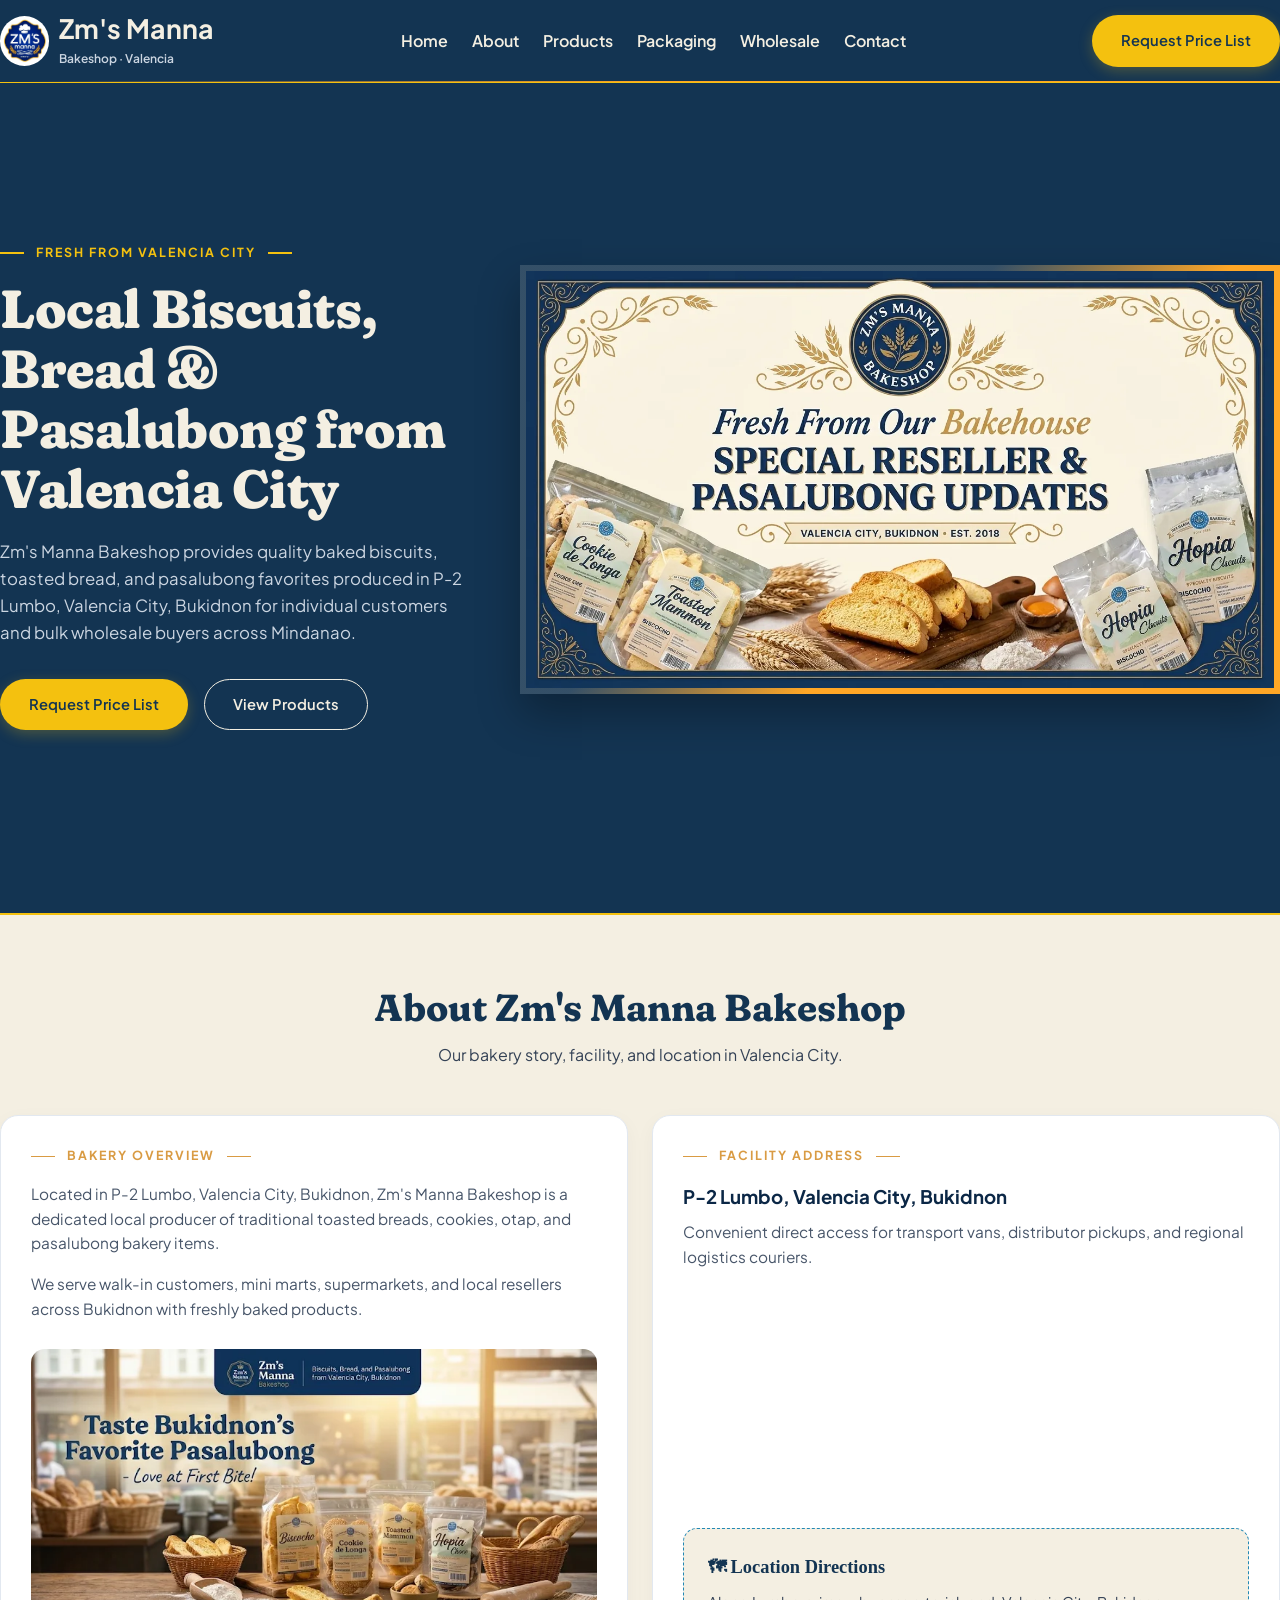
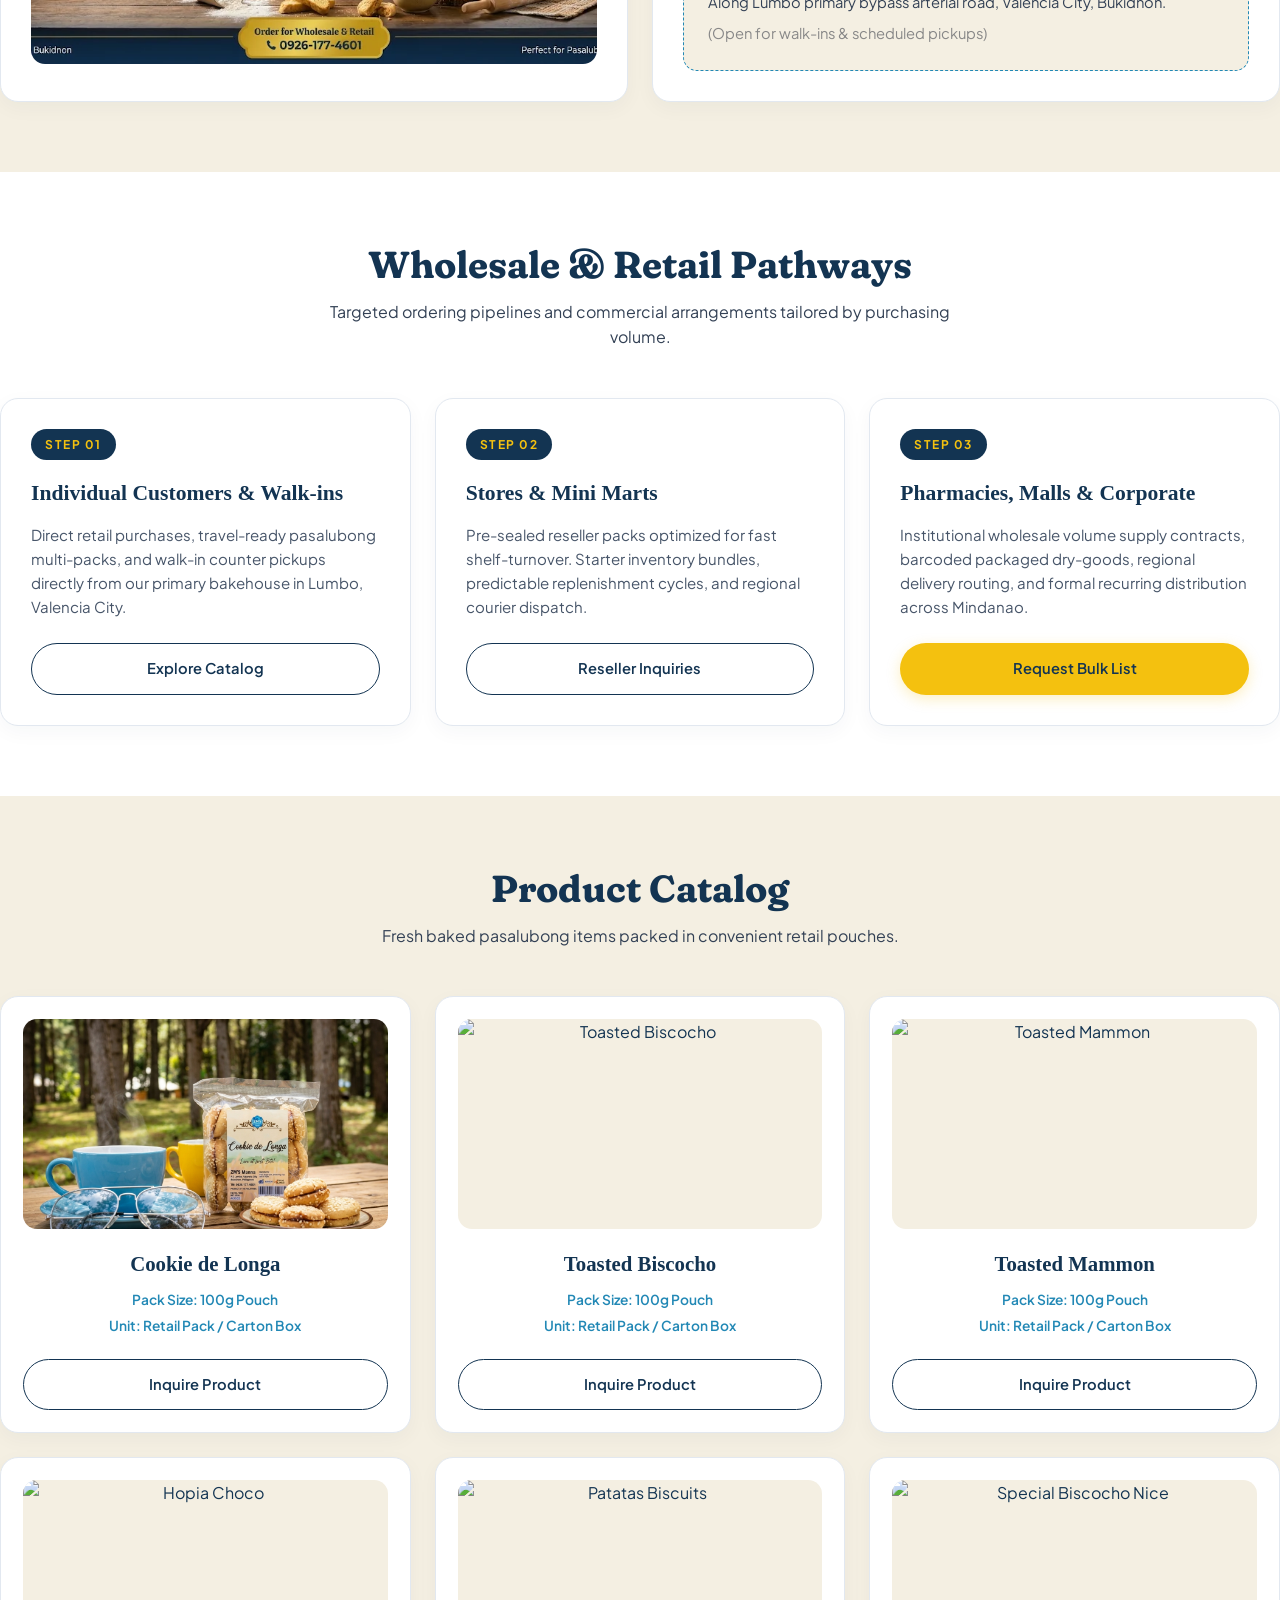
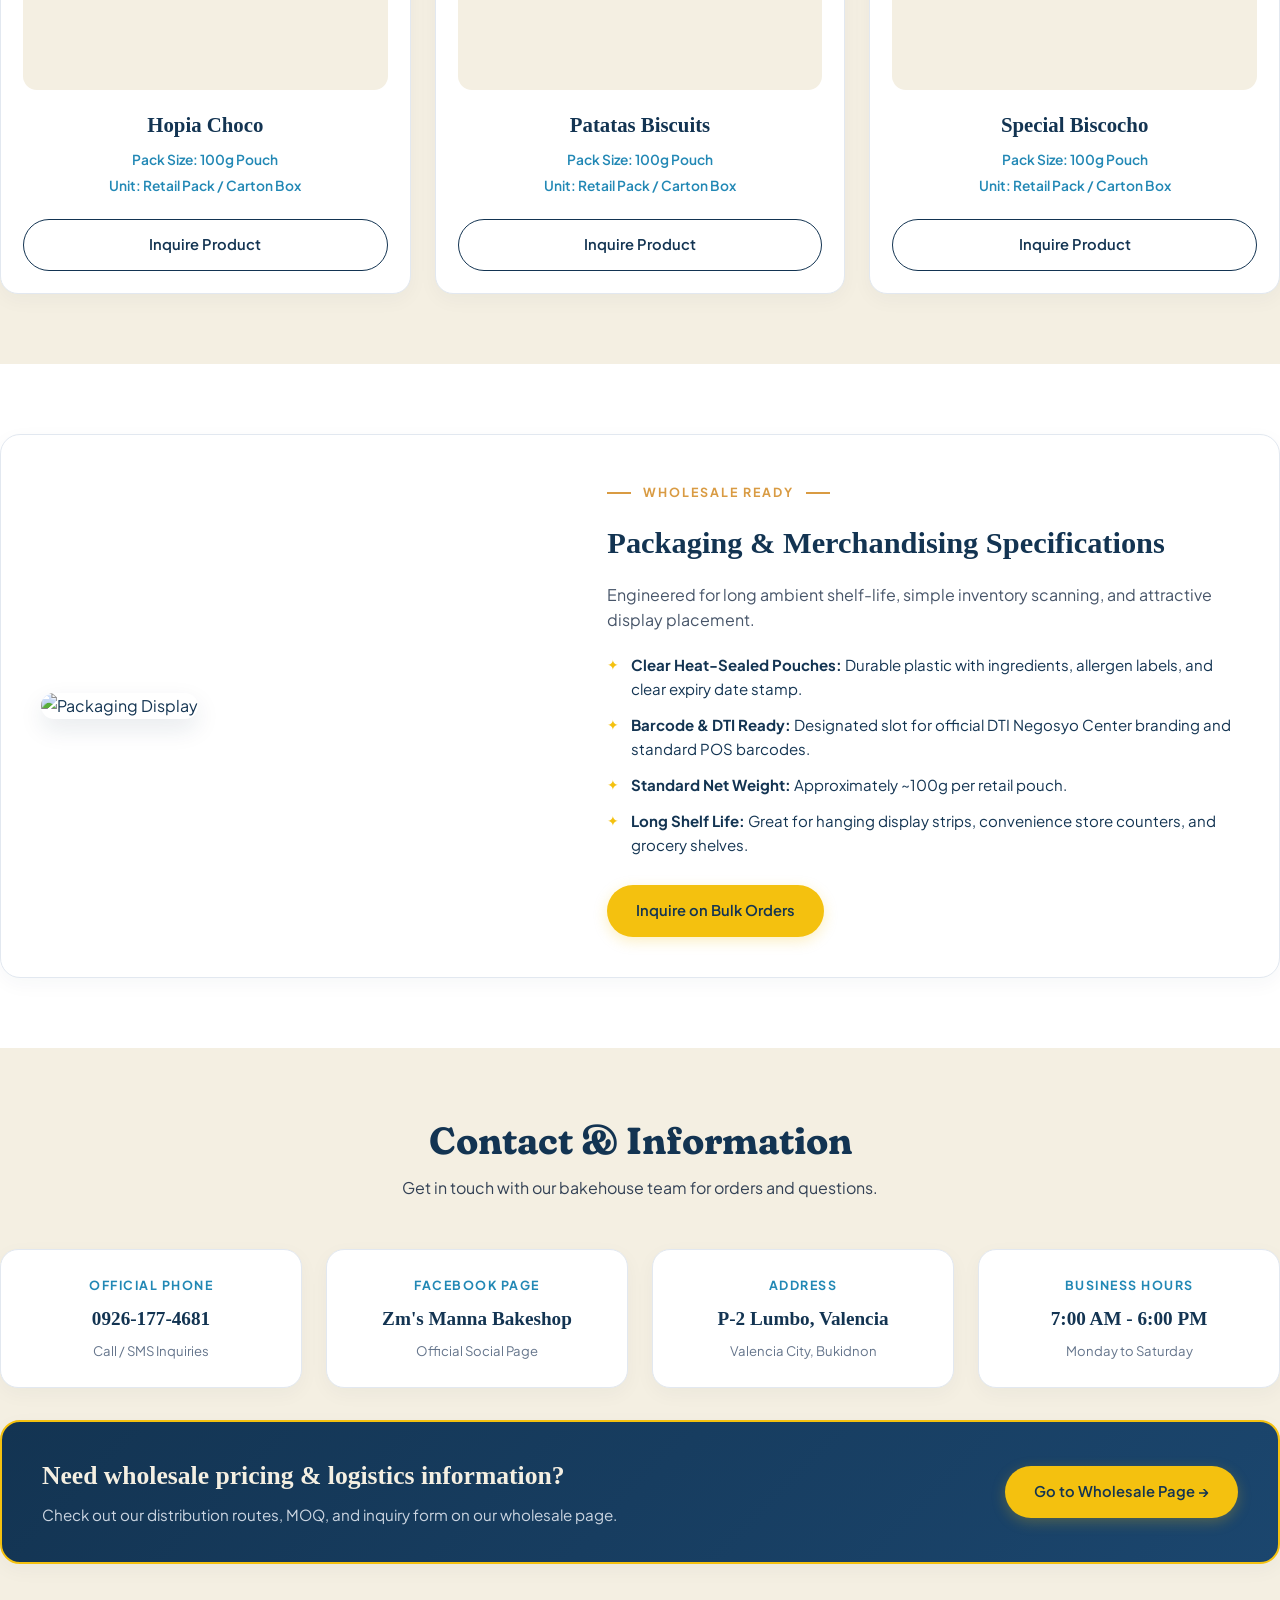
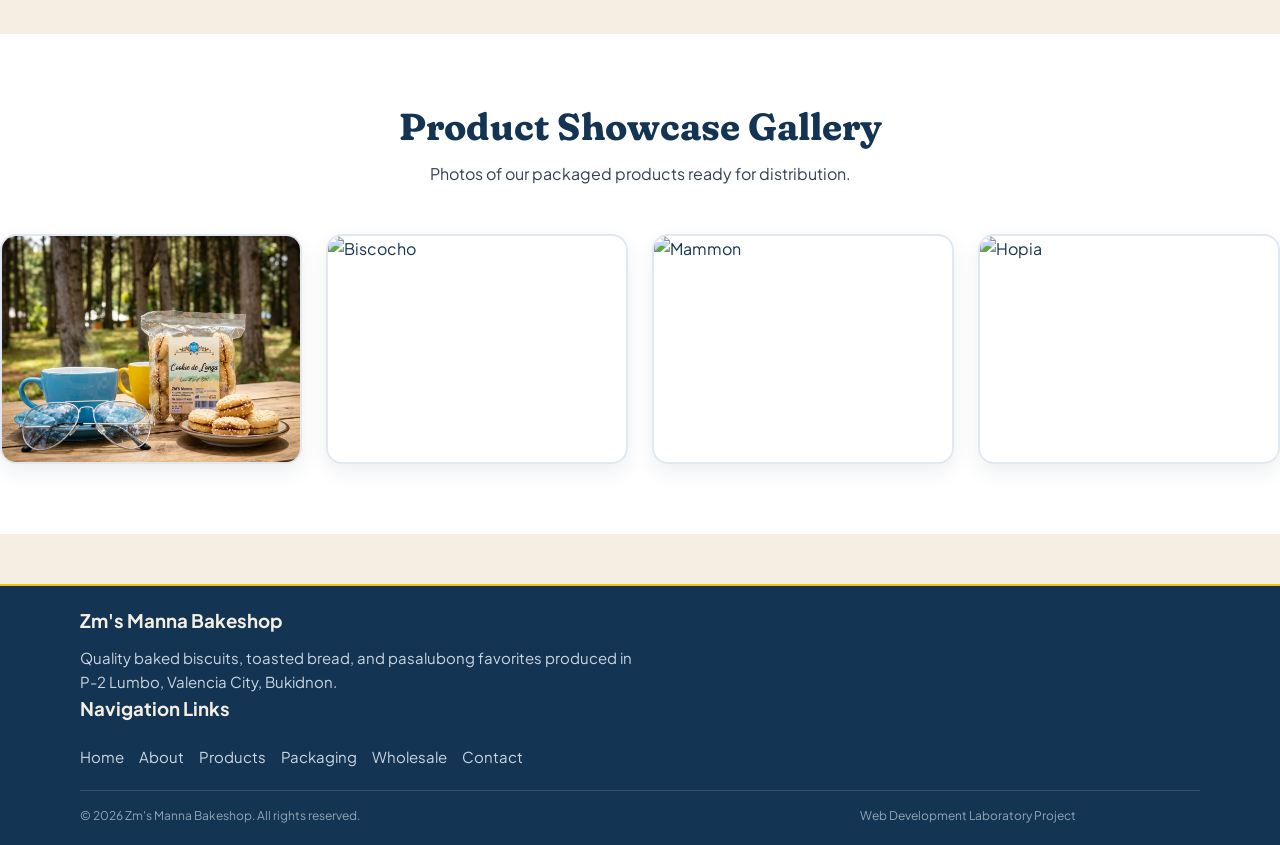
==== ZMs-Manna-partial-update/index.html @ 1a55bd7b "Add partial copy folder" ====
<!DOCTYPE html>
<html lang="en">
<head>
  <meta charset="UTF-8">
  <meta name="viewport" content="width=device-width, initial-scale=1.0">
  <title>Zm's Manna Bakeshop - Home</title>
  <link rel="icon" href="assets/favicon.ico">

  <!-- Simple CSS files -->
  <link rel="stylesheet" href="global.css">
  <link rel="stylesheet" href="header-footer.css">
  <link rel="stylesheet" href="home.css">
  <link rel="stylesheet" href="animation.css">
</head>
<body>

  <!-- ==========================================
       1. HEADER / NAVIGATION
       ========================================== -->

  <header>
    <div class="container header-row">
      <!-- Bakery Logo & Title -->
      <a href="index.html" class="logo">
        <img src="Assets\ZmsLogo.webp" alt="Zm's Logo">
        <div class="logo-text">
          <h2>Zm's Manna</h2>
          <small>Bakeshop · Valencia</small>
        </div>
      </a>

      <!-- Navigation links -->
      <nav>
        <ul>
          <li><a href="index.html" class="active">Home</a></li>
          <li><a href="#about">About</a></li>
          <li><a href="#products">Products</a></li>
          <li><a href="#packaging">Packaging</a></li>
          <li><a href="wholesale.html">Wholesale</a></li>
          <li><a href="#contact">Contact</a></li>
        </ul>
      </nav>

      <!-- Request Button -->

      <div>
        <a href="wholesale.html#inquiry-form" class="btn btn-blue">Request Price List</a>
      </div>
    </div>
    <div class="scroll-progress"></div>
  </header>

  <!-- ==========================================
       2. WELCOME / MAIN BANNER
       ========================================== -->
       
  <section class="section">
    <div class="container">
      <div class="banner">
        <!-- Banner Left text -->
        <div class="banner-text">
          <span class="tag">Fresh From Valencia City</span>
          <h1>Local Biscuits, Bread &amp; Pasalubong from Valencia City</h1>
          <p>
            Zm's Manna Bakeshop provides quality baked biscuits, toasted bread, and pasalubong favorites produced in P-2 Lumbo, Valencia City, Bukidnon for individual customers and bulk wholesale buyers across Mindanao.
          </p>
          <div class="banner-btns">
            <a href="wholesale.html#inquiry-form" class="btn btn-blue">Request Price List</a>
            <a href="#products" class="btn btn-white">View Products</a>
          </div>
        </div>

        <!-- Banner Right Image -->
        <div class="banner-image">
          <img src="Assets\how-we-bake.webp" alt="Fresh Bakery Products">
        </div>
      </div>
    </div>
  </section>

  <!-- ==========================================
       3. ABOUT THE BAKERY
       ========================================== -->

  <section id="about" class="section">
    <div class="container">
      <div class="section-header">
        <h2 class="section-title">About Zm's Manna Bakeshop</h2>
        <p class="section-desc">Our bakery story, facility, and location in Valencia City.</p>
      </div>

      <div class="row">
        <!-- Overview -->
        <div class="col-2">
          <div class="box">
            <span class="tag">Bakery Overview</span>
            <p class="about-desc">
              Located in P-2 Lumbo, Valencia City, Bukidnon, Zm's Manna Bakeshop is a dedicated local producer of traditional toasted breads, cookies, otap, and pasalubong bakery items.
            </p>
            <p class="about-desc">
              We serve walk-in customers, mini marts, supermarkets, and local resellers across Bukidnon with freshly baked products.
            </p>
            <div class="about-photo">
              <img src="Assets\promotion-wide.webp" alt="Bakery Production">
            </div>
          </div>
        </div>

        <!-- Location & Directions -->
        <div class="col-2">
          <div class="box">
            <span class="tag">Facility Address</span>
            <h3 style="color: #0b2746; margin-bottom: 8px;">P-2 Lumbo, Valencia City, Bukidnon</h3>
            <p class="about-desc">Convenient direct access for transport vans, distributor pickups, and regional logistics couriers.</p>
            
            <div class="map-box">
              <h4>&#128506; Location Directions</h4>
              <p>Along Lumbo primary bypass arterial road, Valencia City, Bukidnon.</p>
              <p style="margin-top: 8px; color: #888888;">(Open for walk-ins &amp; scheduled pickups)</p>
            </div>
          </div>
        </div>
      </div>
    </div>
  </section>

  <!-- ==========================================
       4. ORDER OPTIONS (PATHWAYS)
       ========================================== -->

  <section class="section">
    <div class="container">
      <div class="section-header">
        <h2 class="section-title">Wholesale &amp; Retail Pathways</h2>
        <p class="section-desc">Targeted ordering pipelines and commercial arrangements tailored by purchasing volume.</p>
      </div>

      <div class="row">
        <!-- Option 1 -->
        <div class="col-3">
          <div class="box">
            <span class="step-badge">STEP 01</span>
            <h3 class="pathway-title">Individual Customers &amp; Walk-ins</h3>
            <p class="pathway-desc">Direct retail purchases, travel-ready pasalubong multi-packs, and walk-in counter pickups directly from our primary bakehouse in Lumbo, Valencia City.</p>
            <a href="#products" class="btn btn-white btn-block">Explore Catalog</a>
          </div>
        </div>

        <!-- Option 2 -->
        <div class="col-3">
          <div class="box">
            <span class="step-badge">STEP 02</span>
            <h3 class="pathway-title">Stores &amp; Mini Marts</h3>
            <p class="pathway-desc">Pre-sealed reseller packs optimized for fast shelf-turnover. Starter inventory bundles, predictable replenishment cycles, and regional courier dispatch.</p>
            <a href="wholesale.html#inquiry-form" class="btn btn-white btn-block">Reseller Inquiries</a>
          </div>
        </div>

        <!-- Option 3 -->
        <div class="col-3">
          <div class="box">
            <span class="step-badge">STEP 03</span>
            <h3 class="pathway-title">Pharmacies, Malls &amp; Corporate</h3>
            <p class="pathway-desc">Institutional wholesale volume supply contracts, barcoded packaged dry-goods, regional delivery routing, and formal recurring distribution across Mindanao.</p>
            <a href="wholesale.html#inquiry-form" class="btn btn-blue btn-block">Request Bulk List</a>
          </div>
        </div>
      </div>
    </div>
  </section>

  <!-- ==========================================
       5. PRODUCT CATALOG
       ========================================== -->

  <section id="products" class="section">
    <div class="container">
      <div class="section-header">
        <h2 class="section-title">Product Catalog</h2>
        <p class="section-desc">Fresh baked pasalubong items packed in convenient retail pouches.</p>
      </div>

      <div class="row">
        <!-- Product 1 -->
        <div class="col-3">
          <div class="box product-box">
            <div class="product-img">
              <img src="Assets\Cookie-de-longga.jpeg" alt="Cookie de Longa">
            </div>
            <h3 class="product-name">Cookie de Longa</h3>
            <div class="product-info">Pack Size: 100g Pouch</div>
            <div class="product-info">Unit: Retail Pack / Carton Box</div>
            <a href="wholesale.html#inquiry-form" class="btn btn-white btn-block">Inquire Product</a>
          </div>
        </div>

        <!-- Product 2 -->
        <div class="col-3">
          <div class="box product-box">
            <div class="product-img">
              <img src="assets/Biscocho2.webp" alt="Toasted Biscocho">
            </div>
            <h3 class="product-name">Toasted Biscocho</h3>
            <div class="product-info">Pack Size: 100g Pouch</div>
            <div class="product-info">Unit: Retail Pack / Carton Box</div>
            <a href="wholesale.html#inquiry-form" class="btn btn-white btn-block">Inquire Product</a>
          </div>
        </div>

        <!-- Product 3 -->
        <div class="col-3">
          <div class="box product-box">
            <div class="product-img">
              <img src="assets/Mammon.webp" alt="Toasted Mammon">
            </div>
            <h3 class="product-name">Toasted Mammon</h3>
            <div class="product-info">Pack Size: 100g Pouch</div>
            <div class="product-info">Unit: Retail Pack / Carton Box</div>
            <a href="wholesale.html#inquiry-form" class="btn btn-white btn-block">Inquire Product</a>
          </div>
        </div>

        <!-- Product 4 -->
        <div class="col-3">
          <div class="box product-box">
            <div class="product-img">
              <img src="assets/Hopia.webp" alt="Hopia Choco">
            </div>
            <h3 class="product-name">Hopia Choco</h3>
            <div class="product-info">Pack Size: 100g Pouch</div>
            <div class="product-info">Unit: Retail Pack / Carton Box</div>
            <a href="wholesale.html#inquiry-form" class="btn btn-white btn-block">Inquire Product</a>
          </div>
        </div>

        <!-- Product 5 -->
        <div class="col-3">
          <div class="box product-box">
            <div class="product-img">
              <img src="assets/Patatas.webp" alt="Patatas Biscuits">
            </div>
            <h3 class="product-name">Patatas Biscuits</h3>
            <div class="product-info">Pack Size: 100g Pouch</div>
            <div class="product-info">Unit: Retail Pack / Carton Box</div>
            <a href="wholesale.html#inquiry-form" class="btn btn-white btn-block">Inquire Product</a>
          </div>
        </div>

        <!-- Product 6 -->
        <div class="col-3">
          <div class="box product-box">
            <div class="product-img">
              <img src="assets/Biscocho.webp" alt="Special Biscocho Nice">
            </div>
            <h3 class="product-name">Special Biscocho</h3>
            <div class="product-info">Pack Size: 100g Pouch</div>
            <div class="product-info">Unit: Retail Pack / Carton Box</div>
            <a href="wholesale.html#inquiry-form" class="btn btn-white btn-block">Inquire Product</a>
          </div>
        </div>
      </div>
    </div>
  </section>

  <!-- ==========================================
       6. PACKAGING SPECIFICATIONS
       ========================================== -->

  <section id="packaging" class="section">
    <div class="container">
      <div class="box packaging-box">
        <div class="packaging-photo">
          <img src="assets/ad.webp" alt="Packaging Display">
        </div>

        <div class="packaging-details">
          <span class="tag">Wholesale Ready</span>
          <h3>Packaging &amp; Merchandising Specifications</h3>
          <p>Engineered for long ambient shelf-life, simple inventory scanning, and attractive display placement.</p>

          <ul class="packaging-list">
            <li><strong>Clear Heat-Sealed Pouches:</strong> Durable plastic with ingredients, allergen labels, and clear expiry date stamp.</li>
            <li><strong>Barcode &amp; DTI Ready:</strong> Designated slot for official DTI Negosyo Center branding and standard POS barcodes.</li>
            <li><strong>Standard Net Weight:</strong> Approximately ~100g per retail pouch.</li>
            <li><strong>Long Shelf Life:</strong> Great for hanging display strips, convenience store counters, and grocery shelves.</li>
          </ul>

          <a href="wholesale.html#inquiry-form" class="btn btn-blue">Inquire on Bulk Orders</a>
        </div>
      </div>
    </div>
  </section>

  <!-- ==========================================
       7. CONTACT INFORMATION
       ========================================== -->

  <section id="contact" class="section">
    <div class="container">
      <div class="section-header">
        <h2 class="section-title">Contact &amp; Information</h2>
        <p class="section-desc">Get in touch with our bakehouse team for orders and questions.</p>
      </div>

      <div class="row">
        <div class="col-4">
          <div class="box contact-item">
            <h5>Official Phone</h5>
            <p>0926-177-4681</p>
            <small>Call / SMS Inquiries</small>
          </div>
        </div>

        <div class="col-4">
          <div class="box contact-item">
            <h5>Facebook Page</h5>
            <p>Zm's Manna Bakeshop</p>
            <small>Official Social Page</small>
          </div>
        </div>

        <div class="col-4">
          <div class="box contact-item">
            <h5>Address</h5>
            <p>P-2 Lumbo, Valencia</p>
            <small>Valencia City, Bukidnon</small>
          </div>
        </div>

        <div class="col-4">
          <div class="box contact-item">
            <h5>Business Hours</h5>
            <p>7:00 AM - 6:00 PM</p>
            <small>Monday to Saturday</small>
          </div>
        </div>
      </div>

      <!-- Quick Link to Wholesale -->
      <div class="box cta-box">
        <div>
          <h3>Need wholesale pricing &amp; logistics information?</h3>
          <p>Check out our distribution routes, MOQ, and inquiry form on our wholesale page.</p>
        </div>
        <a href="wholesale.html" class="btn btn-blue">Go to Wholesale Page &rarr;</a>
      </div>
    </div>
  </section>

  <!-- ==========================================
       8. PHOTO GALLERY
       ========================================== -->

  <section class="section">
    <div class="container">
      <div class="section-header">
        <h2 class="section-title">Product Showcase Gallery</h2>
        <p class="section-desc">Photos of our packaged products ready for distribution.</p>
      </div>

      <div class="row">
        <div class="col-4">
          <div class="gallery-img">
            <img src="Assets\Cookie-de-longga.jpeg" alt="Cookie de Longa">
          </div>
        </div>
        <div class="col-4">
          <div class="gallery-img">
            <img src="assets/Biscocho.webp" alt="Biscocho">
          </div>
        </div>
        <div class="col-4">
          <div class="gallery-img">
            <img src="assets/Mammon.webp" alt="Mammon">
          </div>
        </div>
        <div class="col-4">
          <div class="gallery-img">
            <img src="assets/Hopia.webp" alt="Hopia">
          </div>
        </div>
      </div>
    </div>
  </section>

  <!-- ==========================================
       9. FOOTER
       ========================================== -->

  <footer>
    <div class="container">
      <div class="footer-top">
        <div class="footer-info">
          <h3>Zm's Manna Bakeshop</h3>
          <p>
            Quality baked biscuits, toasted bread, and pasalubong favorites produced in P-2 Lumbo, Valencia City, Bukidnon.
          </p>
        </div>

        <div class="footer-links">
          <h3>Navigation Links</h3>
          <ul>
            <li><a href="index.html">Home</a></li>
            <li><a href="#about">About</a></li>
            <li><a href="#products">Products</a></li>
            <li><a href="#packaging">Packaging</a></li>
            <li><a href="wholesale.html">Wholesale</a></li>
            <li><a href="#contact">Contact</a></li>
          </ul>
        </div>
      </div>

      <div class="footer-bottom">
        <p>&copy; 2026 Zm's Manna Bakeshop. All rights reserved.</p>
        <p>Web Development Laboratory Project</p>
      </div>
    </div>
  </footer>

</body>
</html>
---- ZMs-Manna-partial-update/global.css ----
/* =========================================================
   STYLE.CSS - Base & Common Styles
   For: Web Development Laboratory (ZM's Manna Bakeshop)
   ========================================================= */

@import url('https://fonts.googleapis.com/css2?family=Fraunces:ital,opsz,SOFT,WONK,wght@0,9..144,100,1,600..800;1,9..144,100,1,600..800&family=Plus+Jakarta+Sans:wght@400;500;600;700&display=swap');

* {
  margin: 0;
  padding: 0;
  box-sizing: border-box;
}

html {
  scroll-behavior: smooth;
  scroll-padding-top: 80px
}

body {
  background-color: #F4EFE2;
  color: #133452;
  font-family: 'Plus Jakarta Sans', -apple-system, BlinkMacSystemFont, sans-serif;
  line-height: 1.6;
  margin: 0;
  padding: 0;
}

/* ==========================================
   1. LAYOUT & GRID SYSTEM
   ========================================== */

.section {
  padding: 70px 0;
}

.section:nth-of-type(odd) {
  background-color: #FFFFFF;
}

.section .container {
  width: 100%;
  max-width: 1750px;
  margin: 0 auto;
}

.row {
  display: grid;
  grid-template-columns: repeat(12, 1fr);
  gap: 24px;
}

.col-2 {
  grid-column: span 6;
}

.col-3 {
  grid-column: span 4;
}

.col-4 {
  grid-column: span 3;
}

/* ==========================================
   2. TYPOGRAPHY & SECTION HEADERS
   ========================================== */
.section-header {
  text-align: center;
  max-width: 650px;
  margin: 0 auto 48px auto;
}

.section-title {
  font-family: 'Fraunces', Georgia, serif;
  font-variation-settings: "SOFT" 100, "WONK" 1;
  font-size: 2.35rem;
  font-weight: 700;
  color: #133452;
  margin: 0 0 12px 0;
  line-height: 1.2;
}

.section-desc {
  font-size: 1rem;
  color: #334155;
  margin: 0;
}

/* Editorial Tag with Decorative Lines */
.tag {
  display: inline-flex;
  align-items: center;
  gap: 12px;
  font-size: 0.78rem;
  font-weight: 700;
  text-transform: uppercase;
  letter-spacing: 2px;
  color: #D99B43;
  margin-bottom: 16px;
}

.tag::before,
.tag::after {
  content: '';
  display: inline-block;
  width: 24px;
  height: 1.5px;
  background-color: #D99B43;
}

/* ==========================================
   3. PILL BUTTONS (Blue & Yellow Theme)
   ========================================== */
.btn {
  display: inline-flex;
  align-items: center;
  justify-content: center;
  gap: 8px;
  padding: 13px 28px;
  border-radius: 50px;
  font-size: 0.92rem;
  font-weight: 600;
  text-decoration: none;
  cursor: pointer;
  transition: all 0.25s ease;
  border: 1.5px solid transparent;
}

.section .btn-blue {
  background-color: #F4C10F; /* Vibrant Yellow */
  color: #133452; /* Deep Navy */
  box-shadow: 0 4px 14px rgba(244, 193, 15, 0.25);
}

.section .btn-blue:hover {
  background-color: #dcb00d;
  color: #133452;
  transform: translateY(-2px);
}

.section .btn-white {
  background-color: transparent;
  color: #133452;
  border: 1.5px solid #133452;
}

.section .btn-white:hover {
  background-color: #133452;
  color: #F4EFE2;
  transform: translateY(-2px);
}

.section .btn-block {
  display: flex;
  width: 100%;
  box-sizing: border-box;
  margin-top: auto;
}

/* ==========================================
   4. CARDS & BOXES
   ========================================== */
.box {
  background-color: #FFFFFF;
  border: 1px solid #E2E8F0;
  border-radius: 18px;
  padding: 30px;
  height: 100%;
  box-sizing: border-box;
  display: flex;
  flex-direction: column;
  box-shadow: 0 6px 20px rgba(19, 52, 82, 0.04);
  transition: transform 0.25s ease, box-shadow 0.25s ease, border-color 0.25s ease;
}

.box:hover {
  transform: translateY(-4px);
  box-shadow: 0 14px 28px rgba(19, 52, 82, 0.09);
  border-color: #F4C10F;
}

.step-badge {
  display: inline-block;
  align-self: flex-start;
  background-color: #133452;
  color: #F4C10F;
  font-size: 0.75rem;
  font-weight: 700;
  letter-spacing: 1.5px;
  padding: 6px 14px;
  border-radius: 50px;
  margin-bottom: 16px;
}

.pathway-title {
  font-family: 'Playfair Display', Georgia, serif;
  font-size: 1.35rem;
  color: #133452;
  margin: 0 0 12px 0;
}

.pathway-desc {
  font-size: 0.94rem;
  color: #475569;
  margin: 0 0 24px 0;
}

/* ==========================================
   5. PRODUCT CATALOG CARDS
   ========================================== */
.product-box {
  padding: 22px;
  text-align: center;
}

.product-img {
  width: 100%;
  height: 210px;
  background-color: #F4EFE2;
  border-radius: 14px;
  overflow: hidden;
  margin-bottom: 18px;
  display: flex;
  align-items: center;
  justify-content: center;
}

.product-img img {
  width: 100%;
  height: 100%;
  object-fit: cover;
  transition: transform 0.35s ease;
}

.product-box:hover .product-img img {
  transform: scale(1.06);
}

.product-name {
  font-family: 'Playfair Display', Georgia, serif;
  font-size: 1.3rem;
  color: #133452;
  margin: 0 0 8px 0;
}

.product-info {
  font-size: 0.86rem;
  color: #2288B5; /* Sky Blue accent */
  font-weight: 600;
  margin-bottom: 4px;
}

.product-box .btn {
  margin-top: 18px;
}

/* ==========================================
   6. PACKAGING SPECIFICATIONS
   ========================================== */
.packaging-box {
  display: grid;
  grid-template-columns: 1fr 1.2fr;
  gap: 40px;
  align-items: center;
  padding: 40px;
  background-color: #FFFFFF;
  border-radius: 20px;
  border: 1px solid #E2E8F0;
}

.packaging-photo img {
  width: 100%;
  border-radius: 16px;
  object-fit: cover;
  box-shadow: 0 10px 24px rgba(19, 52, 82, 0.1);
}

.packaging-details h3 {
  font-family: 'Playfair Display', Georgia, serif;
  font-size: 1.9rem;
  color: #133452;
  margin: 0 0 14px 0;
}

.packaging-details p {
  color: #475569;
  margin: 0 0 20px 0;
}

.packaging-list {
  list-style: none;
  padding: 0;
  margin: 0 0 28px 0;
}

.packaging-list li {
  position: relative;
  padding-left: 24px;
  margin-bottom: 12px;
  font-size: 0.94rem;
  color: #133452;
}

.packaging-list li::before {
  content: '✦';
  position: absolute;
  left: 0;
  color: #F4C10F; /* Vibrant Yellow Accent */
  font-size: 0.9rem;
}

/* ==========================================
   7. ABOUT & LOCATION
   ========================================== */
.about-desc {
  font-size: 0.96rem;
  color: #475569;
  margin: 0 0 16px 0;
}

.about-photo {
  margin-top: auto;
  padding-top: 12px;
}

.about-photo img {
  width: 100%;
  height: 315px;
  object-fit: cover;
  border-radius: 14px;
}

.map-box {
  margin-top: auto;
  background-color: #F4EFE2;
  border: 1px dashed #2288B5;
  border-radius: 14px;
  padding: 24px;
}

.map-box h4 {
  font-family: 'Playfair Display', Georgia, serif;
  color: #133452;
  margin: 0 0 8px 0;
  font-size: 1.15rem;
}

.map-box p {
  margin: 0;
  font-size: 0.92rem;
  color: #334155;
}

/* ==========================================
   8. CONTACT & CTA BOX
   ========================================== */
.contact-item {
  text-align: center;
  padding: 26px 20px;
}

.contact-item h5 {
  font-size: 0.78rem;
  text-transform: uppercase;
  letter-spacing: 1.5px;
  color: #2288B5;
  margin: 0 0 8px 0;
}

.contact-item p {
  font-family: 'Playfair Display', Georgia, serif;
  font-size: 1.2rem;
  font-weight: 700;
  color: #133452;
  margin: 0 0 6px 0;
}

.contact-item small {
  font-size: 0.82rem;
  color: #64748B;
}

.cta-box {
  margin-top: 32px;
  background: linear-gradient(135deg, #133452 0%, #1B466E 100%);
  border: 2px solid #F4C10F;
  flex-direction: row;
  align-items: center;
  justify-content: space-between;
  gap: 24px;
  padding: 34px 40px;
  border-radius: 20px;
}

.cta-box h3 {
  font-family: 'Playfair Display', Georgia, serif;
  font-size: 1.6rem;
  color: #F4EFE2;
  margin: 0 0 6px 0;
}

.cta-box p {
  color: #CBD5E1;
  margin: 0;
  font-size: 0.95rem;
}

.cta-box .btn-blue {
  background-color: #F4C10F;
  color: #133452;
  white-space: nowrap;
}

.cta-box .btn-blue:hover {
  background-color: #dcb00d;
}

/* ==========================================
   9. PHOTO GALLERY
   ========================================== */
.gallery-img {
  border-radius: 16px;
  overflow: hidden;
  height: 230px;
  box-shadow: 0 8px 20px rgba(19, 52, 82, 0.08);
  border: 2px solid #E2E8F0;
}

.gallery-img img {
  width: 100%;
  height: 100%;
  object-fit: cover;
  transition: transform 0.35s ease;
}

.gallery-img:hover img {
  transform: scale(1.07);
}

/* ==========================================
   10. RESPONSIVE BREAKPOINTS
   ========================================== */
@media (max-width: 992px) {
  .banner,
  .packaging-box {
    grid-template-columns: 1fr;
  }

  .banner-text h1 {
    font-size: 2.6rem;
  }

  .col-3 {
    grid-column: span 6;
  }

  .col-4 {
    grid-column: span 6;
  }
}

@media (max-width: 768px) {
  .col-2,
  .col-3,
  .col-4 {
    grid-column: span 12;
  }

  .cta-box {
    flex-direction: column;
    text-align: center;
  }

  .banner-text h1 {
    font-size: 2.2rem;
  }
}
---- ZMs-Manna-partial-update/header-footer.css ----
/* ==========================================
   HEADER / NAVIGATION STYLES
   ========================================== */

header {
  background-color: #133452;
  border-bottom: 1px solid #F4C10F;
  position: sticky;
  top: 0;
  z-index: 1000;
  width: 100%;
}

header  .container {
  max-width: 1750px;
  width: 100%;
  margin: 0 auto;
}

.header-row {
  display: flex;
  align-items: center;
  justify-content: space-between;
  padding: 12px 0;
}

/* Logo & Title Styling */

.logo {
  display: flex;
  align-items: center;
  text-decoration: none;
  gap: 10px;
}

.logo img {
  height: 50px;
  width: auto;
  border-radius: 50%;
}

.logo-text h2 {
  font-size: 1.67rem;
  color: #F4EFE2;
  margin: 0;
  font-weight: 700;
  line-height: 1.2;
}

.logo-text small {
  font-size: 0.75rem;
  font-weight: 600;
  color: #cbd5e1;
}

/* Navigation Links */

nav ul {
  list-style: none;
  display: flex;
  gap: 24px;
  margin: 0;
  padding: 0;
  align-items: center;
}

nav ul li a {
  text-decoration: none;
  color: #F4EFE2;
  font-size: 1rem;
  font-weight: 600;
  transition: color 0.2s ease;
  padding-bottom: 4px;
  position: relative;
  padding-bottom: 6px;
  transition: color 0.2s ease;
}

nav ul li a::after {
  content: '';
  position: absolute;
  width: 0;
  height: 2px;
  bottom: 0;
  left: 50%;
  background-color: #F4C10F;
  transition: width 0.3s ease, left 0.3s ease;
}

nav ul li a:hover::after {
  width: 100%;
  left: 0;
}

nav ul li a:hover {
  color: #F4C10F;
  border-bottom: none;
}

/* Request Price List Button */

header .btn-blue {
  background-color: #F4C10F;
  color: #133452;
  box-shadow: 0 4px 14px rgba(244, 193, 15, 0.25);
}

header .btn-blue:hover {
  background-color: #dcb00d;
  color: #133452;
  transform: translateY(-2px);
}

/* --- FOOTER --- */

footer {
  background-color: #133452;
  border-top: 2px solid #F4C10F;
  padding: 20px 80px 20px;
  margin-top: 50px;
}

.footer-top {
  display: flex;
  align-items: flex-start;
  flex-wrap: wrap;
  gap: 15%;
  padding-bottom: 20px;
  border-bottom: 1px solid rgba(244, 239, 226, 0.15);
}

.footer-info {
  max-width: 50%;
}

.footer-info h3 {
font-weight: 700;
  color: #F4EFE2;
}

.footer-info p {
  font-size: 15px;
  color: #cbd5e1;
  margin-top: 10px;
}

.footer-links h3 {
  font-weight: 700;
  color: #F4EFE2; 
  margin-bottom: 20px;
}

.footer-links ul {
  list-style: none;
  display: flex;
  gap: 15px;
  flex-wrap: wrap;
  padding: 0;
  margin: 0;
}

.footer-links a {
  font-size: 15px;
  color: #cbd5e1;
  text-decoration: none;
  position: relative;
  padding-bottom: 4px;
  transition: color 0.2s ease;
}

.footer-links a::after {
  content: '';
  position: absolute;
  width: 0;
  height: 2px;
  bottom: 0;
  left: 50%;
  background-color: #F4C10F;
  transition: width 0.3s ease, left 0.3s ease;
}

.footer-links a:hover::after {
  width: 100%;
  left: 0;
}

.footer-links a:hover {
  color: #F4C10F;
  text-decoration: none;
}

.footer-bottom {
  display: flex;
  align-items: flex-start;
  gap: 44.6%;
  flex-wrap: wrap;
  padding-top: 15px;
  font-size: 12px;
  color: #94a3b8;
}

@media (max-width: 768px) {
  nav {
    display: none;
  }
}
---- ZMs-Manna-partial-update/home.css ----
/* ==========================================
   HOME.CSS - Homepage specific styles 
   ========================================== */

@import url('https://fonts.googleapis.com/css2?family=Fraunces:ital,opsz,SOFT,WONK,wght@0,9..144,100,1,600..800;1,9..144,100,1,600..800&family=Plus+Jakarta+Sans:wght@400;500;600;700&display=swap');

.section:first-of-type {
  padding: 40px 0 70px 0;
  background: #133452;
  color: #F4EFE2;
  border-bottom: 2px solid #F4C10F;
}

.banner {
  height: 80vh;
  display: grid;
  grid-template-columns: 1.15fr 1.85fr;
  align-items: center;
  gap: 48px;
}

.banner-text h1 {
  font-family: 'Fraunces', Georgia, serif;
  font-variation-settings: "SOFT" 100, "WONK" 1;
  font-size: 3.35rem;
  font-weight: 800;
  color: #F4EFE2;
  line-height: 1.12;
  margin: 0 0 20px 0;
  letter-spacing: -0.5px;
}

.banner-text p {
  font-size: 1.05rem;
  color: #CBD5E1;
  margin: 0 0 32px 0;
  max-width: 540px;
}

.banner-btns {
  display: flex;
  flex-wrap: wrap;
  gap: 16px;
}

.banner-image img {
  width: 100%;
  height: auto;
  max-height: 810px;
  object-fit: cover;
  padding: 6px;
  background: linear-gradient(135deg, rgba(244, 239, 226, 0.15) 40%, #FFA726 60%);
  box-sizing: border-box;
  box-shadow: 0 20px 40px rgba(0, 0, 0, 0.3);
}

.section:first-of-type .tag {
  color: #F4C10F;
}

.section:first-of-type .tag::before,
.section:first-of-type .tag::after {
  background-color: #F4C10F;
}

.section:first-of-type .btn-white {
  background-color: transparent;
  color: #F4EFE2;
  border-color: #F4EFE2;
}

.section:first-of-type .btn-white:hover {
  background-color: #F4EFE2;
  color: #133452;
}
---- ZMs-Manna-partial-update/animation.css ----
.scroll-progress {
  position: absolute;
  bottom: 0;
  left: 0;
  width: 100%;
  height: 1px;
  background: linear-gradient(90deg, #133452, #FFA726, #FFA726);
  transform-origin: left;
  animation: growProgress linear;
  animation-timeline: scroll();
}

@keyframes growProgress {
  from {
    transform: scaleX(0);
  }
  to {
    transform: scaleX(1);
  }
}
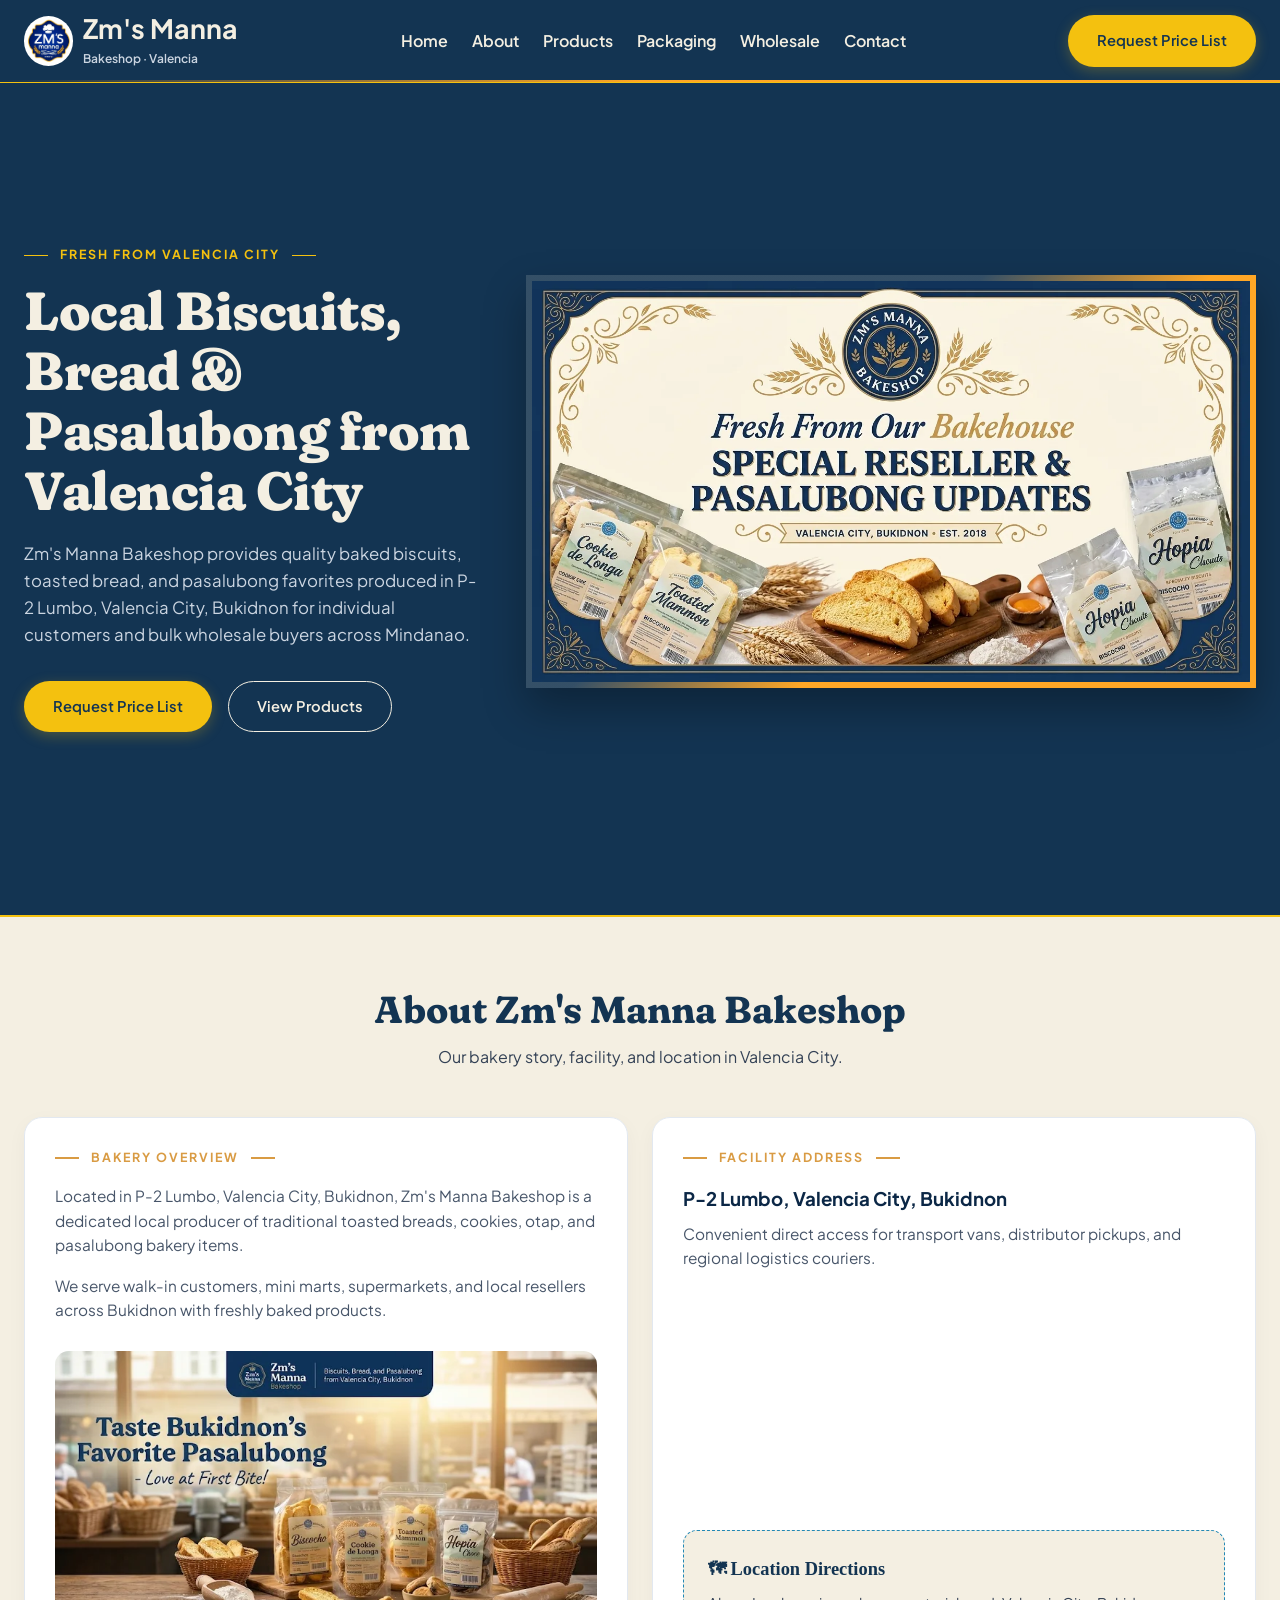
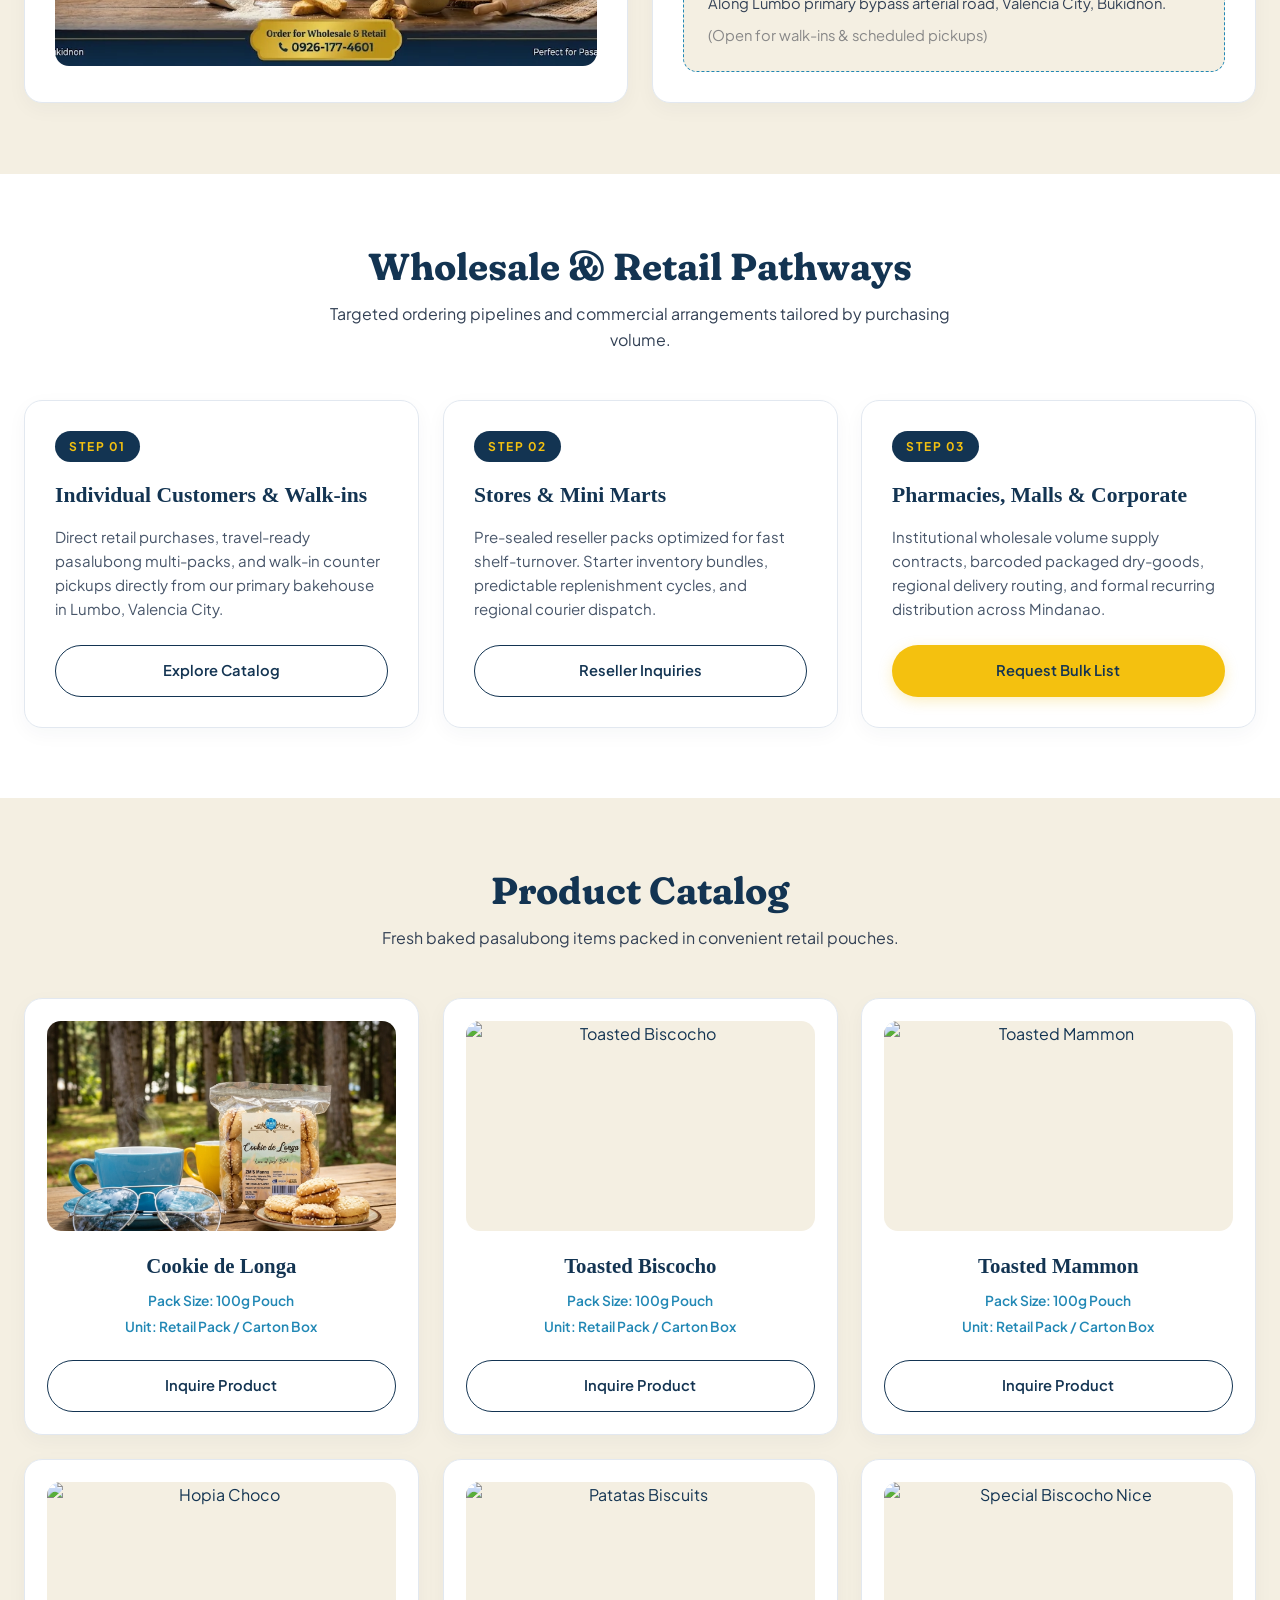
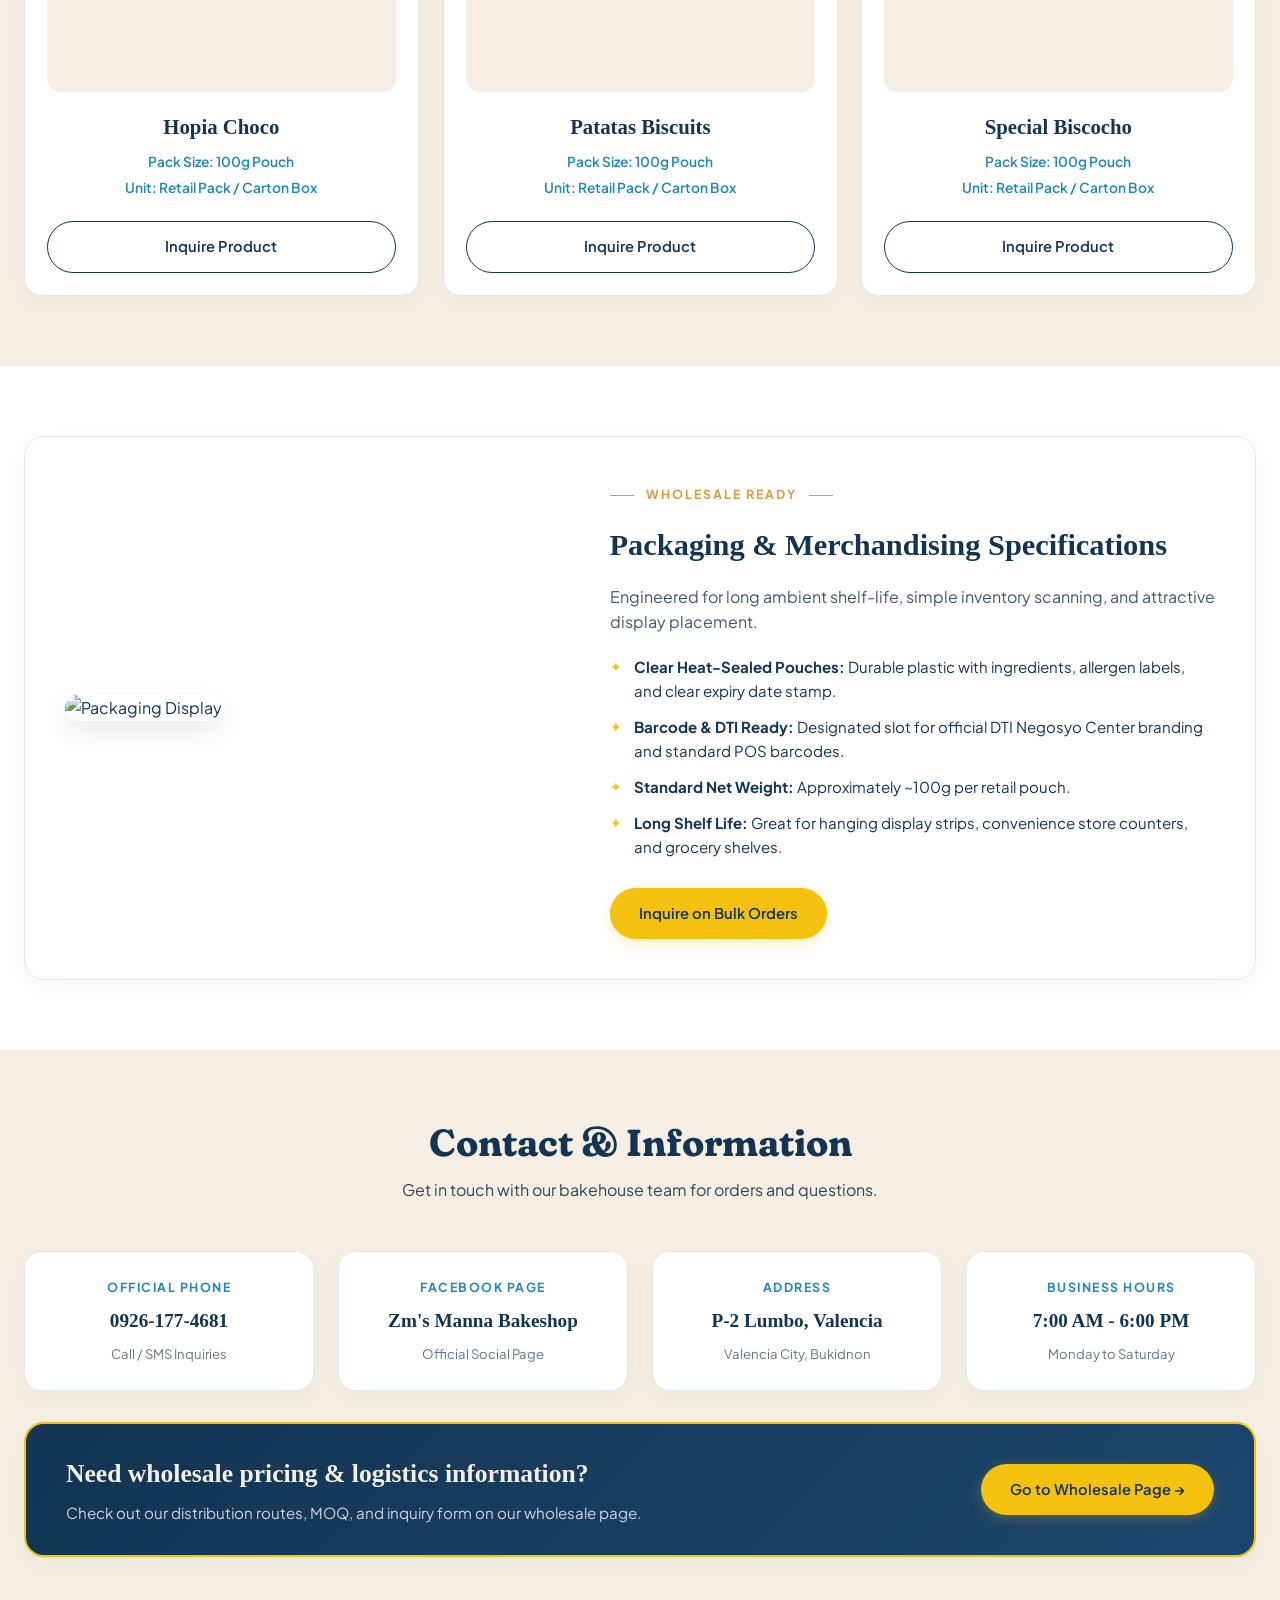
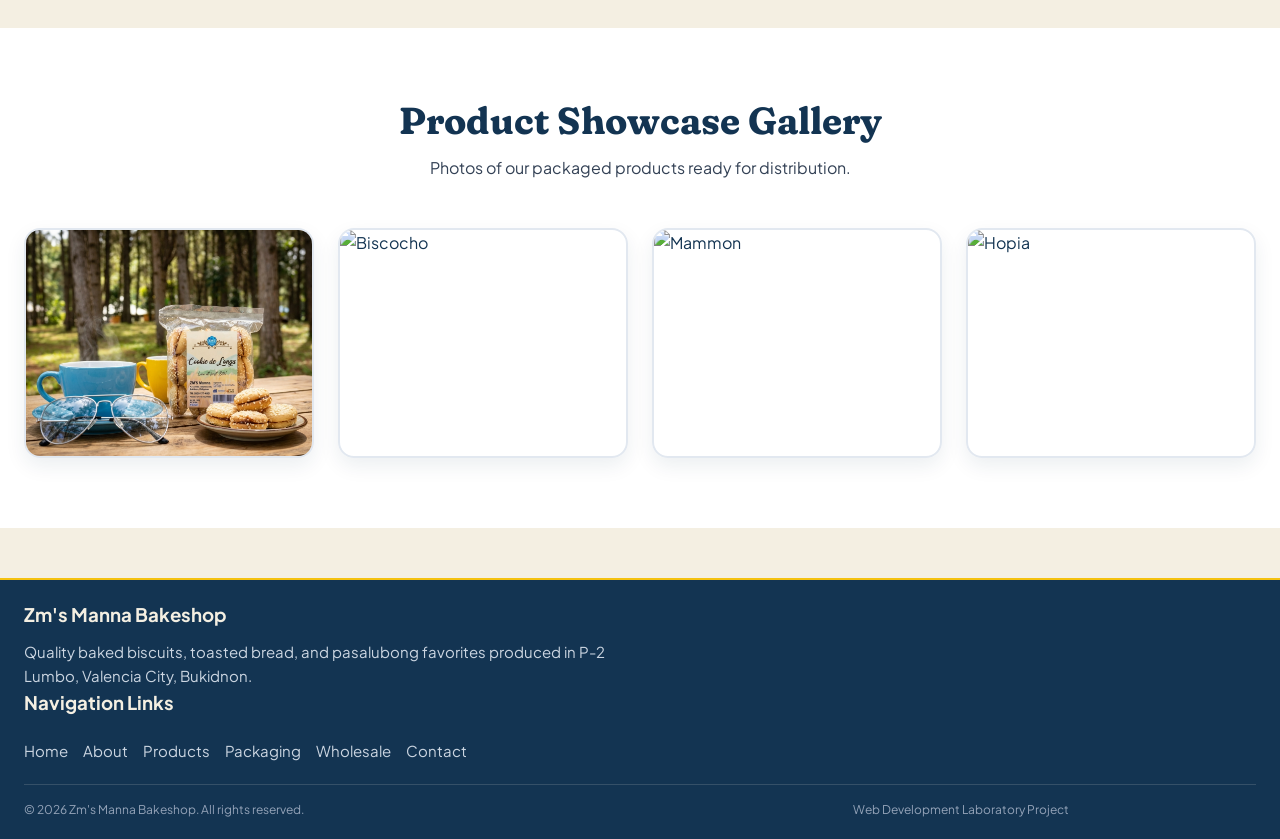
==== commit 618a455c: "media fix" ====
--- a/ZMs-Manna-partial-update/index.html
+++ b/ZMs-Manna-partial-update/index.html
@@ -11,6 +11,7 @@
   <link rel="stylesheet" href="header-footer.css">
   <link rel="stylesheet" href="home.css">
   <link rel="stylesheet" href="animation.css">
+   <link rel="stylesheet" href="media.css">
 </head>
 <body>
 
--- a/ZMs-Manna-partial-update/global.css
+++ b/ZMs-Manna-partial-update/global.css
@@ -5,6 +5,17 @@
 
 @import url('https://fonts.googleapis.com/css2?family=Fraunces:ital,opsz,SOFT,WONK,wght@0,9..144,100,1,600..800;1,9..144,100,1,600..800&family=Plus+Jakarta+Sans:wght@400;500;600;700&display=swap');
 
+:root {
+  --page-max: 1750px;      /* widest the content may grow */
+  --gutter: 24px;          /* space between the screen edge and the content */
+  --section-space: 70px;   /* top / bottom padding of every section */
+  --section-head-gap: 48px;/* space under each section title block */
+  --grid-gap: 24px;        /* space between cards */
+  --box-pad: 30px;         /* padding inside a card */
+  --box-pad-lg: 40px;      /* padding inside big boxes (packaging, CTA) */
+  --header-h: 84px;        /* height of the sticky header (used for anchor links) */
+}
+
 * {
   margin: 0;
   padding: 0;
@@ -13,7 +24,7 @@
 
 html {
   scroll-behavior: smooth;
-  scroll-padding-top: 80px
+  scroll-padding-top: var(--header-h);
 }
 
 body {
@@ -30,23 +41,24 @@
    ========================================== */
 
 .section {
-  padding: 70px 0;
+  padding: var(--section-space) 0;
 }
 
 .section:nth-of-type(odd) {
   background-color: #FFFFFF;
 }
 
-.section .container {
-  width: 100%;
-  max-width: 1750px;
-  margin: 0 auto;
+.container {
+  width: 100%;
+  max-width: var(--page-max);
+  margin-inline: auto;
+  padding-inline: var(--gutter);
 }
 
 .row {
   display: grid;
   grid-template-columns: repeat(12, 1fr);
-  gap: 24px;
+  gap: var(--grid-gap);
 }
 
 .col-2 {
@@ -64,16 +76,17 @@
 /* ==========================================
    2. TYPOGRAPHY & SECTION HEADERS
    ========================================== */
+
 .section-header {
   text-align: center;
   max-width: 650px;
-  margin: 0 auto 48px auto;
+  margin: 0 auto var(--section-head-gap) auto;
 }
 
 .section-title {
   font-family: 'Fraunces', Georgia, serif;
   font-variation-settings: "SOFT" 100, "WONK" 1;
-  font-size: 2.35rem;
+  font-size: clamp(1.75rem, 1.2rem + 1.8vw, 2.35rem);
   font-weight: 700;
   color: #133452;
   margin: 0 0 12px 0;
@@ -111,6 +124,7 @@
 /* ==========================================
    3. PILL BUTTONS (Blue & Yellow Theme)
    ========================================== */
+
 .btn {
   display: inline-flex;
   align-items: center;
@@ -160,11 +174,12 @@
 /* ==========================================
    4. CARDS & BOXES
    ========================================== */
+
 .box {
   background-color: #FFFFFF;
   border: 1px solid #E2E8F0;
   border-radius: 18px;
-  padding: 30px;
+  padding: var(--box-pad);
   height: 100%;
   box-sizing: border-box;
   display: flex;
@@ -208,6 +223,7 @@
 /* ==========================================
    5. PRODUCT CATALOG CARDS
    ========================================== */
+
 .product-box {
   padding: 22px;
   text-align: center;
@@ -257,12 +273,13 @@
 /* ==========================================
    6. PACKAGING SPECIFICATIONS
    ========================================== */
+
 .packaging-box {
   display: grid;
   grid-template-columns: 1fr 1.2fr;
-  gap: 40px;
+  gap: var(--box-pad-lg);
   align-items: center;
-  padding: 40px;
+  padding: var(--box-pad-lg);
   background-color: #FFFFFF;
   border-radius: 20px;
   border: 1px solid #E2E8F0;
@@ -312,6 +329,7 @@
 /* ==========================================
    7. ABOUT & LOCATION
    ========================================== */
+
 .about-desc {
   font-size: 0.96rem;
   color: #475569;
@@ -354,6 +372,7 @@
 /* ==========================================
    8. CONTACT & CTA BOX
    ========================================== */
+
 .contact-item {
   text-align: center;
   padding: 26px 20px;
@@ -387,8 +406,8 @@
   flex-direction: row;
   align-items: center;
   justify-content: space-between;
-  gap: 24px;
-  padding: 34px 40px;
+  gap: var(--grid-gap);
+  padding: var(--box-pad) var(--box-pad-lg);
   border-radius: 20px;
 }
 
@@ -418,6 +437,7 @@
 /* ==========================================
    9. PHOTO GALLERY
    ========================================== */
+
 .gallery-img {
   border-radius: 16px;
   overflow: hidden;
@@ -440,14 +460,12 @@
 /* ==========================================
    10. RESPONSIVE BREAKPOINTS
    ========================================== */
+   
 @media (max-width: 992px) {
-  .banner,
+  /* (the .banner stacking rule lives in media.css, because home.css
+     loads AFTER this file and would override it from here) */
   .packaging-box {
     grid-template-columns: 1fr;
-  }
-
-  .banner-text h1 {
-    font-size: 2.6rem;
   }
 
   .col-3 {
@@ -470,8 +488,4 @@
     flex-direction: column;
     text-align: center;
   }
-
-  .banner-text h1 {
-    font-size: 2.2rem;
-  }
 }
--- a/ZMs-Manna-partial-update/header-footer.css
+++ b/ZMs-Manna-partial-update/header-footer.css
@@ -11,17 +11,12 @@
   width: 100%;
 }
 
-header  .container {
-  max-width: 1750px;
-  width: 100%;
-  margin: 0 auto;
-}
-
 .header-row {
   display: flex;
   align-items: center;
   justify-content: space-between;
-  padding: 12px 0;
+  gap: 12px 16px;
+  padding-block: 12px;
 }
 
 /* Logo & Title Styling */
@@ -116,7 +111,7 @@
 footer {
   background-color: #133452;
   border-top: 2px solid #F4C10F;
-  padding: 20px 80px 20px;
+  padding: 20px 0;
   margin-top: 50px;
 }
 
@@ -197,10 +192,4 @@
   padding-top: 15px;
   font-size: 12px;
   color: #94a3b8;
-}
-
-@media (max-width: 768px) {
-  nav {
-    display: none;
-  }
 }
--- a/ZMs-Manna-partial-update/home.css
+++ b/ZMs-Manna-partial-update/home.css
@@ -2,27 +2,25 @@
    HOME.CSS - Homepage specific styles 
    ========================================== */
 
-@import url('https://fonts.googleapis.com/css2?family=Fraunces:ital,opsz,SOFT,WONK,wght@0,9..144,100,1,600..800;1,9..144,100,1,600..800&family=Plus+Jakarta+Sans:wght@400;500;600;700&display=swap');
-
 .section:first-of-type {
-  padding: 40px 0 70px 0;
+  padding: calc(var(--section-space) * 0.6) 0 var(--section-space) 0;
   background: #133452;
   color: #F4EFE2;
   border-bottom: 2px solid #F4C10F;
 }
 
 .banner {
-  height: 80vh;
+  min-height: 80vh;
   display: grid;
   grid-template-columns: 1.15fr 1.85fr;
   align-items: center;
-  gap: 48px;
+  gap: clamp(24px, 4vw, 48px);
 }
 
 .banner-text h1 {
   font-family: 'Fraunces', Georgia, serif;
   font-variation-settings: "SOFT" 100, "WONK" 1;
-  font-size: 3.35rem;
+  font-size: clamp(2.1rem, 1.2rem + 3vw, 3.35rem);
   font-weight: 800;
   color: #F4EFE2;
   line-height: 1.12;
--- a/ZMs-Manna-partial-update/animation.css
+++ b/ZMs-Manna-partial-update/animation.css
@@ -3,7 +3,7 @@
   bottom: 0;
   left: 0;
   width: 100%;
-  height: 1px;
+  height: 2px;
   background: linear-gradient(90deg, #133452, #FFA726, #FFA726);
   transform-origin: left;
   animation: growProgress linear;
@@ -17,4 +17,37 @@
   to {
     transform: scaleX(1);
   }
-}+}
+
+@keyframes scrollFadeIn {
+  from {
+    opacity: 0;
+    transform: translateY(32px) scale(0.72);
+  }
+  to {
+    opacity: 1;
+    transform: translateY(0) scale(1);
+  }
+}
+
+.section-header,
+.box,
+.gallery-img,
+.banner-text,
+.banner-image {
+  opacity: 1; /* Fallback for browsers without timeline support */
+  transform: translateY(0);
+}
+
+@supports (animation-timeline: view()) {
+  .section-header,
+  .box,
+  .gallery-img,
+  .banner-text,
+  .banner-image {
+    animation: scrollFadeIn linear both;
+    animation-timeline: view();
+    animation-range: entry 0% cover 30%;
+    will-change: opacity, transform;
+  }
+}
--- a/ZMs-Manna-partial-update/media.css
+++ b/ZMs-Manna-partial-update/media.css
@@ -0,0 +1,83 @@
+/* =========================
+   RESPONSIVE MEDIA QUERIES 
+   ========================= */
+
+/* Laptops & tablets (1024px and narrower) */
+@media (max-width: 1024px) {
+  :root {
+    --gutter: 20px;
+    --section-space: 60px;
+    --section-head-gap: 40px;
+    --box-pad: 26px;
+    --box-pad-lg: 32px;
+  }
+}
+
+/* Tablets (992px and narrower): the hero stacks into one column.
+   This lives here (not in global.css) because it must load AFTER home.css.
+   The nav row is hidden here too: logo + 6 links + button need ~950px. */
+@media (max-width: 992px) {
+  .banner {
+    grid-template-columns: 1fr;
+    min-height: 0;
+  }
+
+  nav {
+    display: none;
+  }
+}
+
+/* Phones & small tablets (768px and narrower) */
+@media (max-width: 768px) {
+  :root {
+    --gutter: 16px;
+    --section-space: 48px;
+    --section-head-gap: 32px;
+    --grid-gap: 16px;
+    --box-pad: 22px;
+    --box-pad-lg: 22px;
+  }
+
+  .footer-info {
+    max-width: 100%;
+  }
+}
+
+/* Small phones (480px and narrower) */
+@media (max-width: 480px) {
+  :root {
+    --section-space: 40px;
+    --box-pad: 18px;
+    --box-pad-lg: 18px;
+    --header-h: 68px;
+  }
+
+  .logo-text small {
+    display: none;
+  }
+
+  header .btn {
+    padding: 9px 14px;
+    font-size: 0.8rem;
+  }
+}
+
+/* Very small phones (360px and narrower): keep logo + button on one row */
+@media (max-width: 360px) {
+  .logo img {
+    height: 34px;
+  }
+
+  .logo {
+    gap: 8px;
+  }
+
+  .logo-text h2 {
+    font-size: 1rem;
+  }
+
+  header .btn {
+    padding: 8px 10px;
+    font-size: 0.72rem;
+  }
+}
